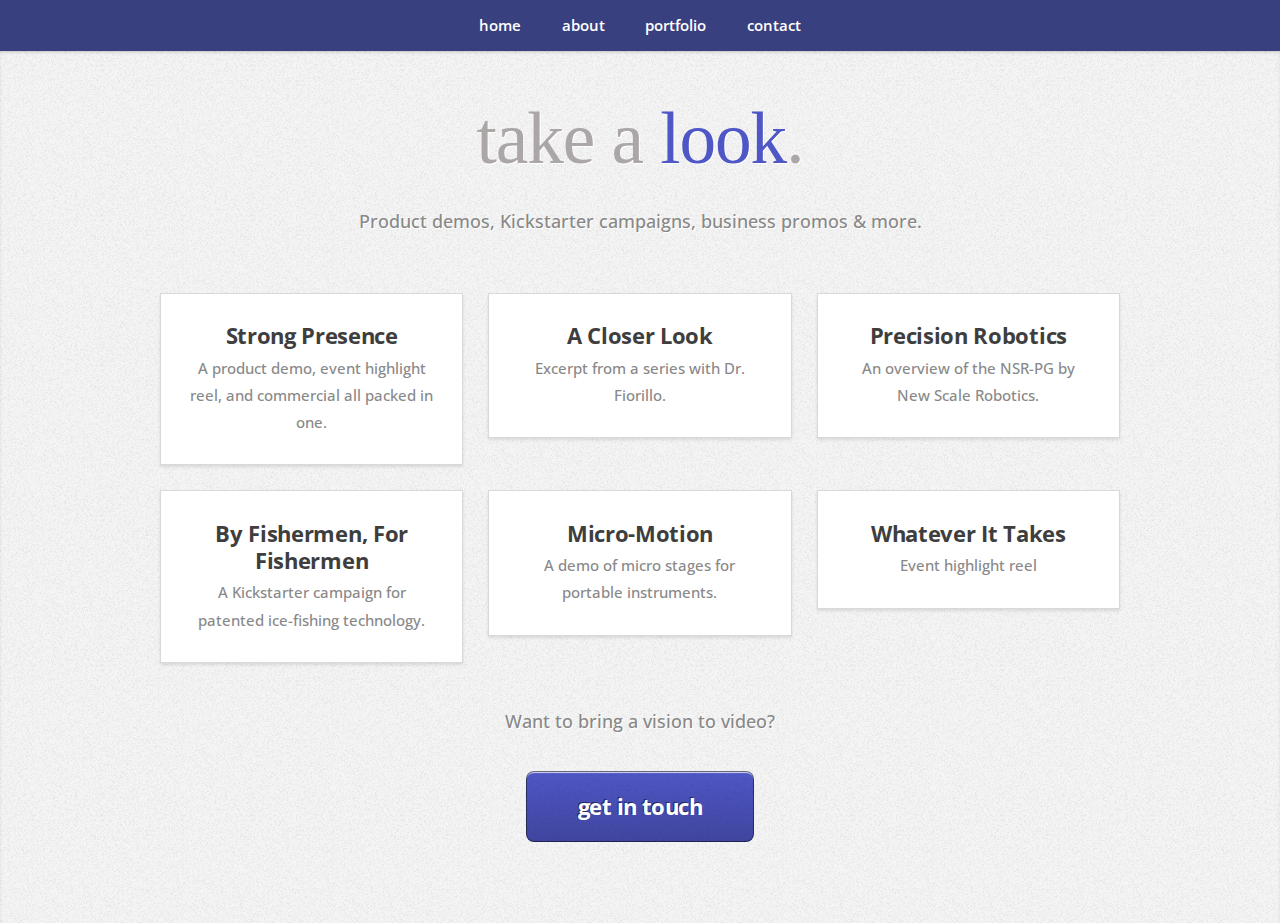
==== portfolio.html @ 7d6f5538 "website final (missing some portfolio links)" ====
<!DOCTYPE HTML>
<!--
	Miniport by HTML5 UP
	html5up.net | @ajlkn
	Free for personal and commercial use under the CCA 3.0 license (html5up.net/license)
-->
<html>
	<head>
		<title>Wondervision</title>
		<link rel="shortcut icon" href="favicon.ico" type="image/x-icon">
		<link rel="icon" href="favicon.ico" type="image/x-icon">
		<meta charset="utf-8" />
		<meta name="viewport" content="width=device-width, initial-scale=1, user-scalable=no" />
		<link rel="stylesheet" href="assets/css/main.css" />
	</head>
	<body class="is-preload">

		<!-- Nav -->
			<nav id="nav">
				<ul class="container">
					<li><a href="index.html">home</a></li> <!-- this used to be #top for the scroll function. same with the ones below !-->
					<li><a href="about.html">about</a></li>
					<li><a href="portfolio.html">portfolio</a></li>
					<li><a href="contact.html">contact</a></li>
				</ul>
			</nav>

<!-- Portfolio -->
			<article id="portfolio" class="wrapper style3">
				<div class="container">
					<header>
						<h2 align="center"; style="font-family: 'roboto'; font-weight: 400; color: #aca7a7; font-size: 500%;"> take a <font color="#4f57c7"> look</font>.</h2>
						<p>Product demos, Kickstarter campaigns, business promos & more.</p>
					</header>
					<div class="row">
						<div class="col-4 col-6-medium col-12-small">
							<article class="box style2">
								<a href="https://www.youtube.com/watch?v=XzefwivzrZQ" target="_blank" class="image featured"><img src="images/capture1.png" alt="" /></a>
								<h3><a href="https://www.youtube.com/watch?v=XzefwivzrZQ" target="_blank">Strong Presence</a></h3>
								<p>A product demo, event highlight reel, and commercial all packed in one.</p>
							</article>
						</div>
						<div class="col-4 col-6-medium col-12-small">
							<article class="box style2">
								<a href="https://www.youtube.com/watch?v=vL6XJL4o6l8" target="_blank" class="image featured"><img src="images/capture2.png" alt="" /></a>
								<h3><a href="https://www.youtube.com/watch?v=vL6XJL4o6l8" target="_blank">A Closer Look</a></h3>
								<p>Excerpt from a series with Dr. Fiorillo.</p>
							</article>
						</div>
						<div class="col-4 col-6-medium col-12-small">
							<article class="box style2">
								<a href="#" target="_blank" class="image featured"><img src="images/capture3.png" alt="" /></a>
								<h3><a href="#" target="_blank">Precision Robotics</a></h3>
								<p>An overview of the NSR-PG by New Scale Robotics.</p>
							</article>
						</div>
						<div class="col-4 col-6-medium col-12-small">
							<article class="box style2">
								<a href="#" target="_blank" class="image featured"><img src="images/capture4.png" alt="" /></a>
								<h3><a href="#" target="_blank">By Fishermen, For Fishermen</a></h3>
								<p>A Kickstarter campaign for patented ice-fishing technology.</p>
							</article>
						</div>
						<div class="col-4 col-6-medium col-12-small">
							<article class="box style2">
								<a href="#" target="_blank" class="image featured"><img src="images/capture5.png" alt="" /></a>
								<h3><a href="#" target="_blank">Micro-Motion</a></h3>
								<p>A demo of micro stages for portable instruments.</p>
							</article>
						</div>
						<div class="col-4 col-6-medium col-12-small">
							<article class="box style2">
								<a href="#" target="_blank" class="image featured"><img src="images/capture6.png" alt="" /></a>
								<h3><a href="#" target="_blank">Whatever It Takes</a></h3>
								<p>Event highlight reel</p>
							</article>
						</div>
					</div>
					<footer>
						<p>Want to bring a vision to video?</p>
						<a href="contact.html" class="button large scrolly">get in touch</a>
					</footer>
				</div>
			</article>


		<!-- Scripts -->
			<script src="assets/js/jquery.min.js"></script>
			<script src="assets/js/jquery.scrolly.min.js"></script>
			<script src="assets/js/browser.min.js"></script>
			<script src="assets/js/breakpoints.min.js"></script>
			<script src="assets/js/util.js"></script>
			<script src="assets/js/main.js"></script>

	</body>
</html>
---- assets/css/main.css ----
@import url("https://fonts.googleapis.com/css?family=Open+Sans:300,300italic,600,600italic,700");
@import url("font-awesome.min.css");

/*
	Miniport by HTML5 UP
	html5up.net | @ajlkn
	Free for personal and commercial use under the CCA 3.0 license (html5up.net/license)
*/

#videobcg {
  position: fixed;

right: 0;
left: 0;
bottom: 0;
min-width: 100%;
min-height: 100%;
z-index: -1;
    -webkit-filter: blur(5px);
    -moz-filter: blur(5);
    -o-filter: blur(5px);
    -ms-filter: blur(5px);
    filter: blur(5px);
}

html, body, div, span, applet, object,
iframe, h1, h2, h3, h4, h5, h6, p, blockquote,
pre, a, abbr, acronym, address, big, cite,
code, del, dfn, em, img, ins, kbd, q, s, samp,
small, strike, strong, sub, sup, tt, var, b,
u, i, center, dl, dt, dd, ol, ul, li, fieldset,
form, label, legend, table, caption, tbody,
tfoot, thead, tr, th, td, article, aside,
canvas, details, embed, figure, figcaption,
footer, header, hgroup, menu, nav, output, ruby,
section, summary, time, mark, audio, video {
	margin: 0;
	padding: 0;
	border: 0;
	font-size: 100%;
	font: inherit;
	vertical-align: baseline;
	}

article, aside, details, figcaption, figure,
footer, header, hgroup, menu, nav, section {
	display: block;}

body {
	line-height: 1;
}

ol, ul {
	list-style: none;
}

blockquote, q {
	quotes: none;
}

	blockquote:before, blockquote:after, q:before, q:after {
		content: '';
		content: none;
	}

table {
	border-collapse: collapse;
	border-spacing: 0;
}

body {
	-webkit-text-size-adjust: none;
}

mark {
	background-color: transparent;
	color: inherit;
}

input::-moz-focus-inner {
	border: 0;
	padding: 0;
}

input, select, textarea {
	-moz-appearance: none;
	-webkit-appearance: none;
	-ms-appearance: none;
	appearance: none;
}

/* Basic */

	html {
		box-sizing: border-box;
	}

	*, *:before, *:after {
		box-sizing: inherit;
	}

	body {
		padding-top: 3.5em;
	}

		body.is-preload *, body.is-preload *:before, body.is-preload *:after {
			-moz-animation: none !important;
			-webkit-animation: none !important;
			-ms-animation: none !important;
			animation: none !important;
			-moz-transition: none !important;
			-webkit-transition: none !important;
			-ms-transition: none !important;
			transition: none !important;
		}

	body, input, textarea, select {
		font-family: 'Open Sans', sans-serif;
		line-height: 1.85em;
		color: #888;
		font-weight: 500;
		font-size: 13pt;
	}

	a {
		-moz-transition: color .2s ease-in-out;
		-webkit-transition: color .2s ease-in-out;
		-ms-transition: color .2s ease-in-out;
		transition: color .2s ease-in-out;
		color: #43B3E0;
		text-decoration: underline;
	}

		a:hover {
			color: #43bff0 !important;
		}

		a img {
			border: 0;
		}

	b, strong {
		font-weight: 600;
		color: #3e3e3e;
	}

	i, em {
		font-style: italic;
	}

	sub {
		position: relative;
		top: 0.5em;
		font-size: 0.8em;
	}

	sup {
		position: relative;
		top: -0.5em;
		font-size: 0.8em;
	}

	blockquote {
		border-left: solid 0.75em #eee;
		padding: 1em 0 1em 1.5em;
		font-style: italic;
	}

	h1, h2, h3, h4, h5, h6 {
		color: #3e3e3e;
		margin: 0 0 0.75em 0;
	}

	h1 a, h2 a, h3 a, h4 a, h5 a, h6 a {
		text-decoration: none;
		color: inherit;
	}

	h2, h3, h4, h5, h6 {
		font-weight: 700;
	}

	h1 {
		font-size: 3.25em;
		letter-spacing: -0.025em;
		font-weight: 300;
	}

		h1 strong {
			font-weight: 700;
		}

	h2 {
		font-size: 2em;
		letter-spacing: -0.015em;
	}

	h3 {
		font-size: 1.5em;
		letter-spacing: -0.015em;
	}

	em, i {
		font-style: italic;
	}

	br.clear {
		clear: both;
	}

	hr {
		border: 0;
		border-top: solid 1px #444;
		border-top-color: rgba(0, 0, 0, 0.35);
		box-shadow: 0px 1px 0px 0px rgba(255, 255, 255, 0.1);
		height: 1px;
		margin: 3em 0;
	}

	p, ul, ol, dl, table {
		margin-bottom: 2em;
	}

	header {
		margin: 0 0 3em 0;
	}

		header > p {
			font-size: 1.25em;
			margin: 0;
		}

	footer {
		margin: 3em 0 0 0;
	}

		footer > p {
			font-size: 1.25em;
		}

/* Container */

	.container {
		margin: 0 auto;
		max-width: calc(100% - 50px);
		width: 1200px;

	}

		.container.medium {
			width: 900px;
		}

		@media screen and (max-width: 1680px) {

			.container {
				width: 1200px;
			}

				.container.medium {
					width: 900px;
				}

		}

		@media screen and (max-width: 1280px) {

			.container {
				width: 960px;
			}

				.container.medium {
					width: 720px;
				}

		}

		@media screen and (max-width: 980px) {

			.container {
				width: 100%;
			}

				.container.medium {
					width: 75%;
				}

		}

		@media screen and (max-width: 736px) {

			.container {
				width: 100%;
				max-width: calc(100% - 30px);
			}

				.container.medium {
					width: 100%;
				}

		}

/* Row */

	.row {
		display: flex;
		flex-wrap: wrap;
		box-sizing: border-box;
		align-items: stretch;
	}

		.row > * {
			box-sizing: border-box;
		}

		.row.gtr-uniform > * > :last-child {
			margin-bottom: 0;
		}

		.row.aln-left {
			justify-content: flex-start;
		}

		.row.aln-center {
			justify-content: center;
		}

		.row.aln-right {
			justify-content: flex-end;
		}

		.row.aln-top {
			align-items: flex-start;
		}

		.row.aln-middle {
			align-items: center;
		}

		.row.aln-bottom {
			align-items: flex-end;
		}

		.row > .imp {
			order: -1;
		}

		.row > .col-1 {
			width: 8.3333333333%;
		}

		.row > .off-1 {
			margin-left: 8.3333333333%;
		}

		.row > .col-2 {
			width: 16.6666666667%;
		}

		.row > .off-2 {
			margin-left: 16.6666666667%;
		}

		.row > .col-3 {
			width: 25%;
		}

		.row > .off-3 {
			margin-left: 25%;
		}

		.row > .col-4 {
			width: 33.3333333333%;
		}

		.row > .off-4 {
			margin-left: 33.3333333333%;
		}

		.row > .col-5 {
			width: 41.6666666667%;
		}

		.row > .off-5 {
			margin-left: 41.6666666667%;
		}

		.row > .col-6 {
			width: 50%;
		}

		.row > .off-6 {
			margin-left: 50%;
		}

		.row > .col-7 {
			width: 58.3333333333%;
		}

		.row > .off-7 {
			margin-left: 58.3333333333%;
		}

		.row > .col-8 {
			width: 66.6666666667%;
		}

		.row > .off-8 {
			margin-left: 66.6666666667%;
		}

		.row > .col-9 {
			width: 75%;
		}

		.row > .off-9 {
			margin-left: 75%;
		}

		.row > .col-10 {
			width: 83.3333333333%;
		}

		.row > .off-10 {
			margin-left: 83.3333333333%;
		}

		.row > .col-11 {
			width: 91.6666666667%;
		}

		.row > .off-11 {
			margin-left: 91.6666666667%;
		}

		.row > .col-12 {
			width: 100%;
		}

		.row > .off-12 {
			margin-left: 100%;
		}

		.row.gtr-0 {
			margin-top: 0px;
			margin-left: 0px;
		}

			.row.gtr-0 > * {
				padding: 0px 0 0 0px;
			}

			.row.gtr-0.gtr-uniform {
				margin-top: 0px;
			}

				.row.gtr-0.gtr-uniform > * {
					padding-top: 0px;
				}

		.row.gtr-25 {
			margin-top: -6.25px;
			margin-left: -6.25px;
		}

			.row.gtr-25 > * {
				padding: 6.25px 0 0 6.25px;
			}

			.row.gtr-25.gtr-uniform {
				margin-top: -6.25px;
			}

				.row.gtr-25.gtr-uniform > * {
					padding-top: 6.25px;
				}

		.row.gtr-50 {
			margin-top: -12.5px;
			margin-left: -12.5px;
		}

			.row.gtr-50 > * {
				padding: 12.5px 0 0 12.5px;
			}

			.row.gtr-50.gtr-uniform {
				margin-top: -12.5px;
			}

				.row.gtr-50.gtr-uniform > * {
					padding-top: 12.5px;
				}

		.row {
			margin-top: -25px;
			margin-left: -25px;
		}

			.row > * {
				padding: 25px 0 0 25px;
			}

			.row.gtr-uniform {
				margin-top: -25px;
			}

				.row.gtr-uniform > * {
					padding-top: 25px;
				}

		.row.gtr-150 {
			margin-top: -37.5px;
			margin-left: -37.5px;
		}

			.row.gtr-150 > * {
				padding: 37.5px 0 0 37.5px;
			}

			.row.gtr-150.gtr-uniform {
				margin-top: -37.5px;
			}

				.row.gtr-150.gtr-uniform > * {
					padding-top: 37.5px;
				}

		.row.gtr-200 {
			margin-top: -50px;
			margin-left: -50px;
		}

			.row.gtr-200 > * {
				padding: 50px 0 0 50px;
			}

			.row.gtr-200.gtr-uniform {
				margin-top: -50px;
			}

				.row.gtr-200.gtr-uniform > * {
					padding-top: 50px;
				}

		@media screen and (max-width: 1680px) {

			.row {
				display: flex;
				flex-wrap: wrap;
				box-sizing: border-box;
				align-items: stretch;
			}

				.row > * {
					box-sizing: border-box;
				}

				.row.gtr-uniform > * > :last-child {
					margin-bottom: 0;
				}

				.row.aln-left {
					justify-content: flex-start;
				}

				.row.aln-center {
					justify-content: center;
				}

				.row.aln-right {
					justify-content: flex-end;
				}

				.row.aln-top {
					align-items: flex-start;
				}

				.row.aln-middle {
					align-items: center;
				}

				.row.aln-bottom {
					align-items: flex-end;
				}

				.row > .imp-xlarge {
					order: -1;
				}

				.row > .col-1-xlarge {
					width: 8.3333333333%;
				}

				.row > .off-1-xlarge {
					margin-left: 8.3333333333%;
				}

				.row > .col-2-xlarge {
					width: 16.6666666667%;
				}

				.row > .off-2-xlarge {
					margin-left: 16.6666666667%;
				}

				.row > .col-3-xlarge {
					width: 25%;
				}

				.row > .off-3-xlarge {
					margin-left: 25%;
				}

				.row > .col-4-xlarge {
					width: 33.3333333333%;
				}

				.row > .off-4-xlarge {
					margin-left: 33.3333333333%;
				}

				.row > .col-5-xlarge {
					width: 41.6666666667%;
				}

				.row > .off-5-xlarge {
					margin-left: 41.6666666667%;
				}

				.row > .col-6-xlarge {
					width: 50%;
				}

				.row > .off-6-xlarge {
					margin-left: 50%;
				}

				.row > .col-7-xlarge {
					width: 58.3333333333%;
				}

				.row > .off-7-xlarge {
					margin-left: 58.3333333333%;
				}

				.row > .col-8-xlarge {
					width: 66.6666666667%;
				}

				.row > .off-8-xlarge {
					margin-left: 66.6666666667%;
				}

				.row > .col-9-xlarge {
					width: 75%;
				}

				.row > .off-9-xlarge {
					margin-left: 75%;
				}

				.row > .col-10-xlarge {
					width: 83.3333333333%;
				}

				.row > .off-10-xlarge {
					margin-left: 83.3333333333%;
				}

				.row > .col-11-xlarge {
					width: 91.6666666667%;
				}

				.row > .off-11-xlarge {
					margin-left: 91.6666666667%;
				}

				.row > .col-12-xlarge {
					width: 100%;
				}

				.row > .off-12-xlarge {
					margin-left: 100%;
				}

				.row.gtr-0 {
					margin-top: 0px;
					margin-left: 0px;
				}

					.row.gtr-0 > * {
						padding: 0px 0 0 0px;
					}

					.row.gtr-0.gtr-uniform {
						margin-top: 0px;
					}

						.row.gtr-0.gtr-uniform > * {
							padding-top: 0px;
						}

				.row.gtr-25 {
					margin-top: -6.25px;
					margin-left: -6.25px;
				}

					.row.gtr-25 > * {
						padding: 6.25px 0 0 6.25px;
					}

					.row.gtr-25.gtr-uniform {
						margin-top: -6.25px;
					}

						.row.gtr-25.gtr-uniform > * {
							padding-top: 6.25px;
						}

				.row.gtr-50 {
					margin-top: -12.5px;
					margin-left: -12.5px;
				}

					.row.gtr-50 > * {
						padding: 12.5px 0 0 12.5px;
					}

					.row.gtr-50.gtr-uniform {
						margin-top: -12.5px;
					}

						.row.gtr-50.gtr-uniform > * {
							padding-top: 12.5px;
						}

				.row {
					margin-top: -25px;
					margin-left: -25px;
				}

					.row > * {
						padding: 25px 0 0 25px;
					}

					.row.gtr-uniform {
						margin-top: -25px;
					}

						.row.gtr-uniform > * {
							padding-top: 25px;
						}

				.row.gtr-150 {
					margin-top: -37.5px;
					margin-left: -37.5px;
				}

					.row.gtr-150 > * {
						padding: 37.5px 0 0 37.5px;
					}

					.row.gtr-150.gtr-uniform {
						margin-top: -37.5px;
					}

						.row.gtr-150.gtr-uniform > * {
							padding-top: 37.5px;
						}

				.row.gtr-200 {
					margin-top: -50px;
					margin-left: -50px;
				}

					.row.gtr-200 > * {
						padding: 50px 0 0 50px;
					}

					.row.gtr-200.gtr-uniform {
						margin-top: -50px;
					}

						.row.gtr-200.gtr-uniform > * {
							padding-top: 50px;
						}

		}

		@media screen and (max-width: 1280px) {

			.row {
				display: flex;
				flex-wrap: wrap;
				box-sizing: border-box;
				align-items: stretch;
			}

				.row > * {
					box-sizing: border-box;
				}

				.row.gtr-uniform > * > :last-child {
					margin-bottom: 0;
				}

				.row.aln-left {
					justify-content: flex-start;
				}

				.row.aln-center {
					justify-content: center;
				}

				.row.aln-right {
					justify-content: flex-end;
				}

				.row.aln-top {
					align-items: flex-start;
				}

				.row.aln-middle {
					align-items: center;
				}

				.row.aln-bottom {
					align-items: flex-end;
				}

				.row > .imp-large {
					order: -1;
				}

				.row > .col-1-large {
					width: 8.3333333333%;
				}

				.row > .off-1-large {
					margin-left: 8.3333333333%;
				}

				.row > .col-2-large {
					width: 16.6666666667%;
				}

				.row > .off-2-large {
					margin-left: 16.6666666667%;
				}

				.row > .col-3-large {
					width: 25%;
				}

				.row > .off-3-large {
					margin-left: 25%;
				}

				.row > .col-4-large {
					width: 33.3333333333%;
				}

				.row > .off-4-large {
					margin-left: 33.3333333333%;
				}

				.row > .col-5-large {
					width: 41.6666666667%;
				}

				.row > .off-5-large {
					margin-left: 41.6666666667%;
				}

				.row > .col-6-large {
					width: 50%;
				}

				.row > .off-6-large {
					margin-left: 50%;
				}

				.row > .col-7-large {
					width: 58.3333333333%;
				}

				.row > .off-7-large {
					margin-left: 58.3333333333%;
				}

				.row > .col-8-large {
					width: 66.6666666667%;
				}

				.row > .off-8-large {
					margin-left: 66.6666666667%;
				}

				.row > .col-9-large {
					width: 75%;
				}

				.row > .off-9-large {
					margin-left: 75%;
				}

				.row > .col-10-large {
					width: 83.3333333333%;
				}

				.row > .off-10-large {
					margin-left: 83.3333333333%;
				}

				.row > .col-11-large {
					width: 91.6666666667%;
				}

				.row > .off-11-large {
					margin-left: 91.6666666667%;
				}

				.row > .col-12-large {
					width: 100%;
				}

				.row > .off-12-large {
					margin-left: 100%;
				}

				.row.gtr-0 {
					margin-top: 0px;
					margin-left: 0px;
				}

					.row.gtr-0 > * {
						padding: 0px 0 0 0px;
					}

					.row.gtr-0.gtr-uniform {
						margin-top: 0px;
					}

						.row.gtr-0.gtr-uniform > * {
							padding-top: 0px;
						}

				.row.gtr-25 {
					margin-top: -6.25px;
					margin-left: -6.25px;
				}

					.row.gtr-25 > * {
						padding: 6.25px 0 0 6.25px;
					}

					.row.gtr-25.gtr-uniform {
						margin-top: -6.25px;
					}

						.row.gtr-25.gtr-uniform > * {
							padding-top: 6.25px;
						}

				.row.gtr-50 {
					margin-top: -12.5px;
					margin-left: -12.5px;
				}

					.row.gtr-50 > * {
						padding: 12.5px 0 0 12.5px;
					}

					.row.gtr-50.gtr-uniform {
						margin-top: -12.5px;
					}

						.row.gtr-50.gtr-uniform > * {
							padding-top: 12.5px;
						}

				.row {
					margin-top: -25px;
					margin-left: -25px;
				}

					.row > * {
						padding: 25px 0 0 25px;
					}

					.row.gtr-uniform {
						margin-top: -25px;
					}

						.row.gtr-uniform > * {
							padding-top: 25px;
						}

				.row.gtr-150 {
					margin-top: -37.5px;
					margin-left: -37.5px;
				}

					.row.gtr-150 > * {
						padding: 37.5px 0 0 37.5px;
					}

					.row.gtr-150.gtr-uniform {
						margin-top: -37.5px;
					}

						.row.gtr-150.gtr-uniform > * {
							padding-top: 37.5px;
						}

				.row.gtr-200 {
					margin-top: -50px;
					margin-left: -50px;
				}

					.row.gtr-200 > * {
						padding: 50px 0 0 50px;
					}

					.row.gtr-200.gtr-uniform {
						margin-top: -50px;
					}

						.row.gtr-200.gtr-uniform > * {
							padding-top: 50px;
						}

		}

		@media screen and (max-width: 980px) {

			.row {
				display: flex;
				flex-wrap: wrap;
				box-sizing: border-box;
				align-items: stretch;
			}

				.row > * {
					box-sizing: border-box;
				}

				.row.gtr-uniform > * > :last-child {
					margin-bottom: 0;
				}

				.row.aln-left {
					justify-content: flex-start;
				}

				.row.aln-center {
					justify-content: center;
				}

				.row.aln-right {
					justify-content: flex-end;
				}

				.row.aln-top {
					align-items: flex-start;
				}

				.row.aln-middle {
					align-items: center;
				}

				.row.aln-bottom {
					align-items: flex-end;
				}

				.row > .imp-medium {
					order: -1;
				}

				.row > .col-1-medium {
					width: 8.3333333333%;
				}

				.row > .off-1-medium {
					margin-left: 8.3333333333%;
				}

				.row > .col-2-medium {
					width: 16.6666666667%;
				}

				.row > .off-2-medium {
					margin-left: 16.6666666667%;
				}

				.row > .col-3-medium {
					width: 25%;
				}

				.row > .off-3-medium {
					margin-left: 25%;
				}

				.row > .col-4-medium {
					width: 33.3333333333%;
				}

				.row > .off-4-medium {
					margin-left: 33.3333333333%;
				}

				.row > .col-5-medium {
					width: 41.6666666667%;
				}

				.row > .off-5-medium {
					margin-left: 41.6666666667%;
				}

				.row > .col-6-medium {
					width: 50%;
				}

				.row > .off-6-medium {
					margin-left: 50%;
				}

				.row > .col-7-medium {
					width: 58.3333333333%;
				}

				.row > .off-7-medium {
					margin-left: 58.3333333333%;
				}

				.row > .col-8-medium {
					width: 66.6666666667%;
				}

				.row > .off-8-medium {
					margin-left: 66.6666666667%;
				}

				.row > .col-9-medium {
					width: 75%;
				}

				.row > .off-9-medium {
					margin-left: 75%;
				}

				.row > .col-10-medium {
					width: 83.3333333333%;
				}

				.row > .off-10-medium {
					margin-left: 83.3333333333%;
				}

				.row > .col-11-medium {
					width: 91.6666666667%;
				}

				.row > .off-11-medium {
					margin-left: 91.6666666667%;
				}

				.row > .col-12-medium {
					width: 100%;
				}

				.row > .off-12-medium {
					margin-left: 100%;
				}

				.row.gtr-0 {
					margin-top: 0px;
					margin-left: 0px;
				}

					.row.gtr-0 > * {
						padding: 0px 0 0 0px;
					}

					.row.gtr-0.gtr-uniform {
						margin-top: 0px;
					}

						.row.gtr-0.gtr-uniform > * {
							padding-top: 0px;
						}

				.row.gtr-25 {
					margin-top: -6.25px;
					margin-left: -6.25px;
				}

					.row.gtr-25 > * {
						padding: 6.25px 0 0 6.25px;
					}

					.row.gtr-25.gtr-uniform {
						margin-top: -6.25px;
					}

						.row.gtr-25.gtr-uniform > * {
							padding-top: 6.25px;
						}

				.row.gtr-50 {
					margin-top: -12.5px;
					margin-left: -12.5px;
				}

					.row.gtr-50 > * {
						padding: 12.5px 0 0 12.5px;
					}

					.row.gtr-50.gtr-uniform {
						margin-top: -12.5px;
					}

						.row.gtr-50.gtr-uniform > * {
							padding-top: 12.5px;
						}

				.row {
					margin-top: -25px;
					margin-left: -25px;
				}

					.row > * {
						padding: 25px 0 0 25px;
					}

					.row.gtr-uniform {
						margin-top: -25px;
					}

						.row.gtr-uniform > * {
							padding-top: 25px;
						}

				.row.gtr-150 {
					margin-top: -37.5px;
					margin-left: -37.5px;
				}

					.row.gtr-150 > * {
						padding: 37.5px 0 0 37.5px;
					}

					.row.gtr-150.gtr-uniform {
						margin-top: -37.5px;
					}

						.row.gtr-150.gtr-uniform > * {
							padding-top: 37.5px;
						}

				.row.gtr-200 {
					margin-top: -50px;
					margin-left: -50px;
				}

					.row.gtr-200 > * {
						padding: 50px 0 0 50px;
					}

					.row.gtr-200.gtr-uniform {
						margin-top: -50px;
					}

						.row.gtr-200.gtr-uniform > * {
							padding-top: 50px;
						}

		}

		@media screen and (max-width: 736px) {

			.row {
				display: flex;
				flex-wrap: wrap;
				box-sizing: border-box;
				align-items: stretch;
			}

				.row > * {
					box-sizing: border-box;
				}

				.row.gtr-uniform > * > :last-child {
					margin-bottom: 0;
				}

				.row.aln-left {
					justify-content: flex-start;
				}

				.row.aln-center {
					justify-content: center;
				}

				.row.aln-right {
					justify-content: flex-end;
				}

				.row.aln-top {
					align-items: flex-start;
				}

				.row.aln-middle {
					align-items: center;
				}

				.row.aln-bottom {
					align-items: flex-end;
				}

				.row > .imp-small {
					order: -1;
				}

				.row > .col-1-small {
					width: 8.3333333333%;
				}

				.row > .off-1-small {
					margin-left: 8.3333333333%;
				}

				.row > .col-2-small {
					width: 16.6666666667%;
				}

				.row > .off-2-small {
					margin-left: 16.6666666667%;
				}

				.row > .col-3-small {
					width: 25%;
				}

				.row > .off-3-small {
					margin-left: 25%;
				}

				.row > .col-4-small {
					width: 33.3333333333%;
				}

				.row > .off-4-small {
					margin-left: 33.3333333333%;
				}

				.row > .col-5-small {
					width: 41.6666666667%;
				}

				.row > .off-5-small {
					margin-left: 41.6666666667%;
				}

				.row > .col-6-small {
					width: 50%;
				}

				.row > .off-6-small {
					margin-left: 50%;
				}

				.row > .col-7-small {
					width: 58.3333333333%;
				}

				.row > .off-7-small {
					margin-left: 58.3333333333%;
				}

				.row > .col-8-small {
					width: 66.6666666667%;
				}

				.row > .off-8-small {
					margin-left: 66.6666666667%;
				}

				.row > .col-9-small {
					width: 75%;
				}

				.row > .off-9-small {
					margin-left: 75%;
				}

				.row > .col-10-small {
					width: 83.3333333333%;
				}

				.row > .off-10-small {
					margin-left: 83.3333333333%;
				}

				.row > .col-11-small {
					width: 91.6666666667%;
				}

				.row > .off-11-small {
					margin-left: 91.6666666667%;
				}

				.row > .col-12-small {
					width: 100%;
				}

				.row > .off-12-small {
					margin-left: 100%;
				}

				.row.gtr-0 {
					margin-top: 0px;
					margin-left: 0px;
				}

					.row.gtr-0 > * {
						padding: 0px 0 0 0px;
					}

					.row.gtr-0.gtr-uniform {
						margin-top: 0px;
					}

						.row.gtr-0.gtr-uniform > * {
							padding-top: 0px;
						}

				.row.gtr-25 {
					margin-top: -3.75px;
					margin-left: -3.75px;
				}

					.row.gtr-25 > * {
						padding: 3.75px 0 0 3.75px;
					}

					.row.gtr-25.gtr-uniform {
						margin-top: -3.75px;
					}

						.row.gtr-25.gtr-uniform > * {
							padding-top: 3.75px;
						}

				.row.gtr-50 {
					margin-top: -7.5px;
					margin-left: -7.5px;
				}

					.row.gtr-50 > * {
						padding: 7.5px 0 0 7.5px;
					}

					.row.gtr-50.gtr-uniform {
						margin-top: -7.5px;
					}

						.row.gtr-50.gtr-uniform > * {
							padding-top: 7.5px;
						}

				.row {
					margin-top: -15px;
					margin-left: -15px;
				}

					.row > * {
						padding: 15px 0 0 15px;
					}

					.row.gtr-uniform {
						margin-top: -15px;
					}

						.row.gtr-uniform > * {
							padding-top: 15px;
						}

				.row.gtr-150 {
					margin-top: -22.5px;
					margin-left: -22.5px;
				}

					.row.gtr-150 > * {
						padding: 22.5px 0 0 22.5px;
					}

					.row.gtr-150.gtr-uniform {
						margin-top: -22.5px;
					}

						.row.gtr-150.gtr-uniform > * {
							padding-top: 22.5px;
						}

				.row.gtr-200 {
					margin-top: -30px;
					margin-left: -30px;
				}

					.row.gtr-200 > * {
						padding: 30px 0 0 30px;
					}

					.row.gtr-200.gtr-uniform {
						margin-top: -30px;
					}

						.row.gtr-200.gtr-uniform > * {
							padding-top: 30px;
						}

		}

/* Form */

	form label {
		color: #3e3e3e;
		font-weight: 700;
		display: block;
		margin: 0 0 0.5em 0;
	}

	form input[type=text],
	form input[type=email],
	form input[type=password],
	form select,
	form textarea {
		-moz-transition: background .2s ease-in-out, box-shadow .2s ease-in-out;
		-webkit-transition: background .2s ease-in-out, box-shadow .2s ease-in-out;
		-ms-transition: background .2s ease-in-out, box-shadow .2s ease-in-out;
		transition: background .2s ease-in-out, box-shadow .2s ease-in-out;
		-webkit-appearance: none;
		display: block;
		border: 0;
		padding: 0.75em;
		font-size: 1em;
		border-radius: 8px;
		border: solid 1px #ddd;
		background: #fff;
		color: #bbb;
		box-shadow: inset 0px 2px 3px 1px rgba(0, 0, 0, 0.05), 0px 1px 0px 0px rgba(255, 255, 255, 0.025);
		width: 100%;
	}

		form input[type=text]:focus,
		form input[type=email]:focus,
		form input[type=password]:focus,
		form select:focus,
		form textarea:focus {
			background: #fafafa;
			box-shadow: inset 0px 2px 5px 0px rgba(0, 0, 0, 0.05), 0px 1px 0px 0px rgba(255, 255, 255, 0.025), inset 0px 0px 2px 1px #43bff0;
		}

	form textarea {
		height: 15em;
	}

	form .actions:last-child {
		margin-bottom: 0;
	}

	form ::-webkit-input-placeholder {
		color: #555 !important;
	}

	form :-moz-placeholder {
		color: #555 !important;
	}

	form ::-moz-placeholder {
		color: #555 !important;
	}

	form :-ms-input-placeholder {
		color: #555 !important;
	}

	form ::-moz-focus-inner {
		border: 0;
	}

/* Tables */

	table {
		width: 100%;
	}

		table.default {
			width: 100%;
		}

			table.default tr {
				border-top: solid 1px #eee;
			}

				table.default tr:first-child {
					border-top: 0;
				}

			table.default td {
				padding: 0.5em 1em 0.5em 1em;
			}

			table.default th {
				text-align: left;
				padding: 0.5em 1em 0.5em 1em;
				font-weight: 600;
				margin: 0 0 1em 0;
			}

			table.default thead {
				background: #4f4f4f;
				color: #fff;
			}

/* Section/Article */

	section, article {
		margin-bottom: 3em;
	}

	section > :last-child,
	article > :last-child,
	section:last-child,
	article:last-child {
		margin-bottom: 0;
	}

/* Image */

	.image {
		display: inline-block;
		position: relative;
    opacity: 1;
	}

		.image img {
			display: block;
			width: 100%;
		}

		.image.fit {
			display: block;
			width: 100%;
		}

		.image.featured {
			display: block;
			width: 100%;
			margin: 0 0 2em 0;
		}

		.image.left {
			float: left;
			margin: 0 2em 2em 0;
		}

		.image.centered {
			display: block;
			margin: 0 0 2em 0;
		}

			.image.centered img {
				margin: 0 auto;
				width: auto;
			}

      .image:hover {
        transition: .2s ease;
    		opacity: 0.6;
    	}


/* Button */

	input[type="button"],
	input[type="submit"],
	input[type="reset"],
	button,
	.button {
		background-image: url("images/bg.png"), -moz-linear-gradient(top, rgba(0, 0, 0, 0), rgba(0, 0, 0, 0.2));
		background-image: url("images/bg.png"), -webkit-linear-gradient(top, rgba(0, 0, 0, 0), rgba(0, 0, 0, 0.2));
		background-image: url("images/bg.png"), -ms-linear-gradient(top, rgba(0, 0, 0, 0), rgba(0, 0, 0, 0.2));
		background-image: url("images/bg.png"), linear-gradient(top, rgba(0, 0, 0, 0), rgba(0, 0, 0, 0.2));
		-moz-transition: background-color .2s ease-in-out;
		-webkit-transition: background-color .2s ease-in-out;
		-ms-transition: background-color .2s ease-in-out;
		transition: background-color .2s ease-in-out;
		-webkit-appearance: none;
		position: relative;
		display: inline-block;
		color: #fff !important;
		text-decoration: none;
		font-weight: 700;
		border: 0;
		outline: 0;
		cursor: pointer;
		border-radius: 8px;
		text-shadow: -1px -1px 0.5px rgba(0, 0, 0, 0.5);
		overflow: hidden;
		box-shadow: inset 0px 0px 0px 1px rgba(0, 0, 0, 0.5), inset 0px 2px 1px 0px rgba(255, 255, 255, 0.75);
		background-color: #4f57c7;
		padding: 1em 2.35em 1em 2.35em;
		font-size: 1.1em;
		max-width: 24em;
	}

		input[type="button"]:hover,
		input[type="submit"]:hover,
		input[type="reset"]:hover,
		button:hover,
		.button:hover {
			background-color: #a0a6ff;
			color: #fff !important;
		}

		input[type="button"]:active,
		input[type="submit"]:active,
		input[type="reset"]:active,
		button:active,
		.button:active {
			background-color: #4f57c7;
			top: 1px;
		}

		input[type="button"].large,
		input[type="submit"].large,
		input[type="reset"].large,
		button.large,
		.button.large {
			font-size: 1.5em;
			letter-spacing: -0.025em;
		}

		input[type="button"].alt,
		input[type="submit"].alt,
		input[type="reset"].alt,
		button.alt,
		.button.alt {
			background-color: #444;
			box-shadow: inset 0px 0px 0px 1px #242424, inset 0px 2px 1px 0px rgba(255, 255, 255, 0.2);
		}

			input[type="button"].alt:hover,
			input[type="submit"].alt:hover,
			input[type="reset"].alt:hover,
			button.alt:hover,
			.button.alt:hover {
				background-color: #4f57c7;
				color: #fff !important;
			}

			input[type="button"].alt:active,
			input[type="submit"].alt:active,
			input[type="reset"].alt:active,
			button.alt:active,
			.button.alt:active {
				background-color: #4f57c7;
			}

/* List */

	ul {
		list-style: disc;
		padding-left: 1em;
	}

		ul li {
			padding-left: 0.5em;
		}

	ol {
		list-style: decimal;
		padding-left: 1.25em;
	}

		ol li {
			padding-left: 0.25em;
		}

/* Social */

	ul.social {
		cursor: default;
		margin: 0;
		list-style: none;
		padding-left: 0;
	}

		ul.social li {
			position: relative;
			display: inline-block;
			margin: 0.25em;
			top: 0;
			padding-left: 0;
		}

			ul.social li a {
				-moz-transition: top .2s ease-in-out;
				-webkit-transition: top .2s ease-in-out;
				-ms-transition: top .2s ease-in-out;
				transition: top .2s ease-in-out;
				display: block;
				width: 48px;
				height: 48px;
				border-radius: 6px;
				top: 0;
				position: relative;
			}

				ul.social li a:before {
					background-image: url("images/bg.png"), -moz-linear-gradient(top, rgba(0, 0, 0, 0), rgba(0, 0, 0, 0.2));
					background-image: url("images/bg.png"), -webkit-linear-gradient(top, rgba(0, 0, 0, 0), rgba(0, 0, 0, 0.2));
					background-image: url("images/bg.png"), -ms-linear-gradient(top, rgba(0, 0, 0, 0), rgba(0, 0, 0, 0.2));
					background-image: url("images/bg.png"), linear-gradient(top, rgba(0, 0, 0, 0), rgba(0, 0, 0, 0.2));
					-moz-transition: background-color .2s ease-in-out;
					-webkit-transition: background-color .2s ease-in-out;
					-ms-transition: background-color .2s ease-in-out;
					transition: background-color .2s ease-in-out;
					background-color: #444;
					border-radius: 6px;
					box-shadow: inset 0px 0px 0px 1px #282828, inset 0px 2px 1px 0px rgba(255, 255, 255, 0.1);
					color: #2E2E2E !important;
					display: block;
					font-size: 26px;
					height: 48px;
					line-height: 48px;
					text-align: center;
					outline: 0;
					overflow: hidden;
					text-shadow: 1px 1px 0px rgba(255, 255, 255, 0.1);
					width: 48px;
				}

				ul.social li a.fa-twitter {
					background-color: #2DAAE4;
				}

				ul.social li a.fa-facebook {
					background-color: #3C5A98;
				}

				ul.social li a.fa-dribbble {
					background-color: #C4376B;
				}

				ul.social li a.fa-linkedin {
					background-color: #006599;
				}

				ul.social li a.fa-tumblr {
					background-color: #51718A;
				}

				ul.social li a.fa-google-plus {
					background-color: #DA2713;
				}

				ul.social li a.fa-github {
					background-color: #FAFAFA;
				}

				ul.social li a.fa-rss {
					background-color: #F2600B;
				}

				ul.social li a.fa-instagram {
					background-color: #E0D7C8;
				}

				ul.social li a.fa-foursquare {
					background-color: #39A3D4;
				}

				ul.social li a.fa-skype {
					background-color: #10BEF1;
				}

				ul.social li a.fa-soundcloud {
					background-color: #FE5419;
				}

				ul.social li a.fa-youtube {
					background-color: #BF2E25;
				}

				ul.social li a.fa-blogger {
					background-color: #FF6501;
				}

				ul.social li a.fa-flickr {
					background-color: #0062DB;
				}

				ul.social li a.fa-vimeo {
					background-color: #4C8AB0;
				}

				ul.social li a:hover {
					top: -5px;
				}

					ul.social li a:hover:before {
						background-color: transparent;
					}

/* Actions */

	ul.actions {
		list-style: none;
		padding-left: 0;
	}

		ul.actions li {
			display: inline-block;
			margin: 0 0 0 1em;
			padding-left: 0;
		}

			ul.actions li:first-child {
				margin-left: 0;
			}

/* Box */

	.box {
		background: #fff;
		box-shadow: inset 0px 0px 0px 1px rgba(0, 0, 0, 0.15), 0px 2px 3px 0px rgba(0, 0, 0, 0.1);
		text-align: center;
		padding: 2em;
	}

		.box.style1 {
			padding: 3em 2em 3.5em 2em;
		}

			.box.style1 h3 {
				margin-bottom: 0.5em;
			}

		.box.style2 h3 {
			margin-bottom: 0.25em;
		}

		.box.style2 .image {
			position: relative;
			left: 2em;
			top: 2em;
			margin: -4em 0 4em -4em;
			width: auto;
		}

/* Icons */

	.icon {
		text-decoration: none;
	}

		.icon:before {
			display: inline-block;
			font-family: FontAwesome;
			font-size: 1.25em;
			text-decoration: none;
			font-style: normal;
			font-weight: normal;
			line-height: 1;
			-webkit-font-smoothing: antialiased;
			-moz-osx-font-smoothing: grayscale;
		}

		.icon > .label {
			display: none;
		}

		.icon.featured {
			color: #EA8A95;
			display: block;
			margin: 0 0 1.5em 0;
			cursor: default;
		}

			.icon.featured:before {
				font-size: 6em;
			}

/* Wrappers */

	.wrapper {
		background-image: url("images/bg.png");
		box-shadow: inset 0px 1px 0px 0px rgba(0, 0, 0, 0.05), inset 0px 2px 3px 0px rgba(0, 0, 0, 0.1);
		padding: 8em 0 8em 0;
		text-align: center;
	}

		.wrapper.style1 {
			background-image: none;

		}

		.wrapper.style2 {
			background-color: #fafafa;
			text-shadow: 1px 1px 0px #fff;
		}

		.wrapper.style3 {
			background-color: #f4f4f4;
			text-shadow: 1px 1px 0px #fff;
		}

		.wrapper.style4 {
			background-color: #303030;
			color: #999;
			text-shadow: -1px -1px 0px #181818;
		}

			.wrapper.style4 h1, .wrapper.style4 h2, .wrapper.style4 h3, .wrapper.style4 h4, .wrapper.style4 h5, .wrapper.style4 h6 {
				color: #fff;
			}

			.wrapper.style4 form input[type=text],
			.wrapper.style4 form input[type=password],
			.wrapper.style4 form select,
			.wrapper.style4 form textarea {
				border: none;
				background: #282828;
			}

				.wrapper.style4 form input[type=text]:focus,
				.wrapper.style4 form input[type=password]:focus,
				.wrapper.style4 form select:focus,
				.wrapper.style4 form textarea:focus {
					background: #252525;
				}

/* Nav */

	#nav {
		background-color: #39407f;
		text-align: center;
		position: fixed;
		left: 0;
		top: 0;
		width: 100%;
		z-index: 10000;
		cursor: default;
		height: 3.5em;
		line-height: 3.5em;
	}

		#nav ul {
			margin-bottom: 0;
			list-style: none;
			padding-left: 0;
		}

		#nav li {
			display: inline-block;
			padding-left: 0;
		}

		#nav a {
			-moz-transition: background-color .2s ease-in-out;
			-webkit-transition: background-color .2s ease-in-out;
			-ms-transition: background-color .2s ease-in-out;
			transition: background-color .2s ease-in-out;
			position: relative;
			display: block;
			color: #fff;
			text-decoration: none;
			outline: 0;
			font-weight: 600;
			border-radius: 8px;
			color: #fff;
			height: 2.5em;
			line-height: 2.5em;
			padding: 0 1.25em;
		}

			#nav a:hover {
				color: #fff !important;
				background: #4d578c;
			}

			#nav a.active {
				background: #484848;
			}

				#nav a.active:before {
					content: '';
					display: block;
					position: absolute;
					bottom: -0.6em;
					left: 50%;
					margin-left: -0.75em;
					border-left: solid 0.75em transparent;
					border-right: solid 0.75em transparent;
					border-top: solid 0.6em #282828;
				}

/* Articles */

	body > article {
		margin-bottom: 0;

	}

	#top {
		padding: 4em 0 10em 0;

	}

		#top .image {
			border-radius: 100%;
			width: 20em;
			height: 20em;
			margin: 0;
		}

			#top .image img {
				border-radius: 100%;
			}

		#top h1 {
			margin-top: 0.35em;
		}

		#top p {
			font-size: 1.5em;
			line-height: 1.75em;
      display: inline-block;
		}

			#top p a {
				color: inherit;
			}

	#contact footer {
		font-size: 0.9em;
	}

/* Copyright */

	#copyright {
		color: #666;
		font-size: 1em;
		line-height: 1em;
		list-style: none;
		padding-left: 0;
		margin-bottom: 0;
	}

		#copyright li {
			display: inline-block;
			border-left: solid 1px rgba(0, 0, 0, 0.5);
			box-shadow: -1px 0px 0px 0px rgba(255, 255, 255, 0.1);
			padding: 0 0 0 1em;
			margin: 0 0 0 1em;
		}

			#copyright li:first-child {
				border: 0;
				box-shadow: none;
				padding-left: 0;
				margin-left: 0;
			}

		#copyright a {
			-moz-transition: color .2s ease-in-out;
			-webkit-transition: color .2s ease-in-out;
			-ms-transition: color .2s ease-in-out;
			transition: color .2s ease-in-out;
			color: inherit;
		}

			#copyright a:hover {
				color: #777;
			}

/* Large */

	@media screen and (max-width: 1280px) {

		/* Basic */

			body {
				font-size: 11pt;
			}

			input, textarea, select {
				font-size: 11pt;
			}

			header {
				margin: 0 0 4em 0;
			}

		/* Wrappers */

			.wrapper {
				padding: 5em 0 5em 0;
				text-align: center;
			}

				.wrapper.style4 .row-special {
					margin: 2em 0 0 0;
					padding: 2em 0 2em 0;
				}

		/* Articles */

			#top {
				padding: 8em 0;
			}

				#top .image {
					width: 24em;
					height: 24em;
					margin: 0;
				}

	}

/* Medium */

	@media screen and (max-width: 980px) {

		/* Articles */

			#top {
				text-align: center;
				padding: 5em 0;
			}

				#top .image {
					margin: 0 auto 2em auto;
				}

	}

/* Small */

	@media screen and (max-width: 736px) {

		/* Basic */

			body {
				padding-top: 44px;
			}

			body, input, textarea, select {
				line-height: 1.75em;
				font-size: 10pt;
				letter-spacing: 0;
			}

			h1, h2, h3, h4, h5, h6 {
				font-size: 1.25em;
				margin: 0 0 0.4em 0;
			}

			h1 {
				font-size: 2.25em;
				line-height: 1.25em;
			}

			header {
				margin: 0 0 2em 0;
			}

				header > p {
					font-size: 1.25em;

				}

			footer {
				margin: 2.5em 0 0 0;
			}

				footer > p {
					font-size: 1.25em;
				}

			hr {
				margin: 1.5em 0 2em 0;
			}

		/* Section/Article */

			section, article {
				clear: both;
			}

		/* Button */

			input[type="button"],
			input[type="submit"],
			input[type="reset"],
			button,
			.button {
				text-align: center;
				font-size: 1.2em;
				width: 100%;
				padding: 1em 0 1em 0;
			}

				input[type="button"].large,
				input[type="submit"].large,
				input[type="reset"].large,
				button.large,
				.button.large {
					font-size: 1.2em;
					letter-spacing: 0;
				}

		/* Social */

			ul.social {
				padding: 1em 0.5em 0 0.5em;
			}

				ul.social li {
					margin: 0.5em 0.5em 0.5em 0.5em;
				}

					ul.social li a {
						top: 0 !important;
					}

						ul.social li a:before {
							background-color: transparent !important;
						}

		/* Actions */

			ul.actions {
				margin: 0;
			}

				ul.actions li {
					display: block;
					margin: 15px 0 0 0;
				}

					ul.actions li:first-child {
						margin-top: 0;
					}

		/* Box */

			.box {
				padding: 30px 20px 30px 20px;
				margin: 0 0 20px 0 !important;
			}

				.box h3 {
					margin-bottom: 0.25em;
				}

				.box .image.centered {
					margin-bottom: 1em;
				}

				.box .image.featured {
					position: relative;
					left: 20px;
					top: 20px;
					margin: -50px 0 50px -40px;
					width: auto;
				}

				.box.style1 {
					max-width: 32em;
					margin-left: auto !important;
					margin-right: auto !important;
				}

				.box.style2 {
					max-width: 32em;
					margin-left: auto !important;
					margin-right: auto !important;
				}

		/* Wrappers */

			.wrapper {
				padding: 3em 0;
				text-align: center;
			}

		/* Nav */

			#nav {
				height: 44px;
				line-height: 44px;
			}

				#nav a {
					padding: 0 0.75em;
					height: inherit;
					line-height: inherit;
					border-radius: 0;
				}

					#nav a:hover {
						background-color: transparent;
					}

		/* Articles */

			#top {
				padding: 3em 0;
			}

				#top .image {
					width: 15em;
					height: 15em;
					margin-bottom: 0;
				}

				#top p {
					font-size: 1em;
				}

			#contact footer {
				margin: 0;
			}

		/* Copyright */

			#copyright {
				font-size: 1em;
				margin: 0;
			}

				#copyright li {
					display: block;
					margin: 1em 0 0 0;
					padding: 0;
					box-shadow: none;
					border-left: 0;
				}

					#copyright li:first-child {
						margin-top: 0;
					}

	}
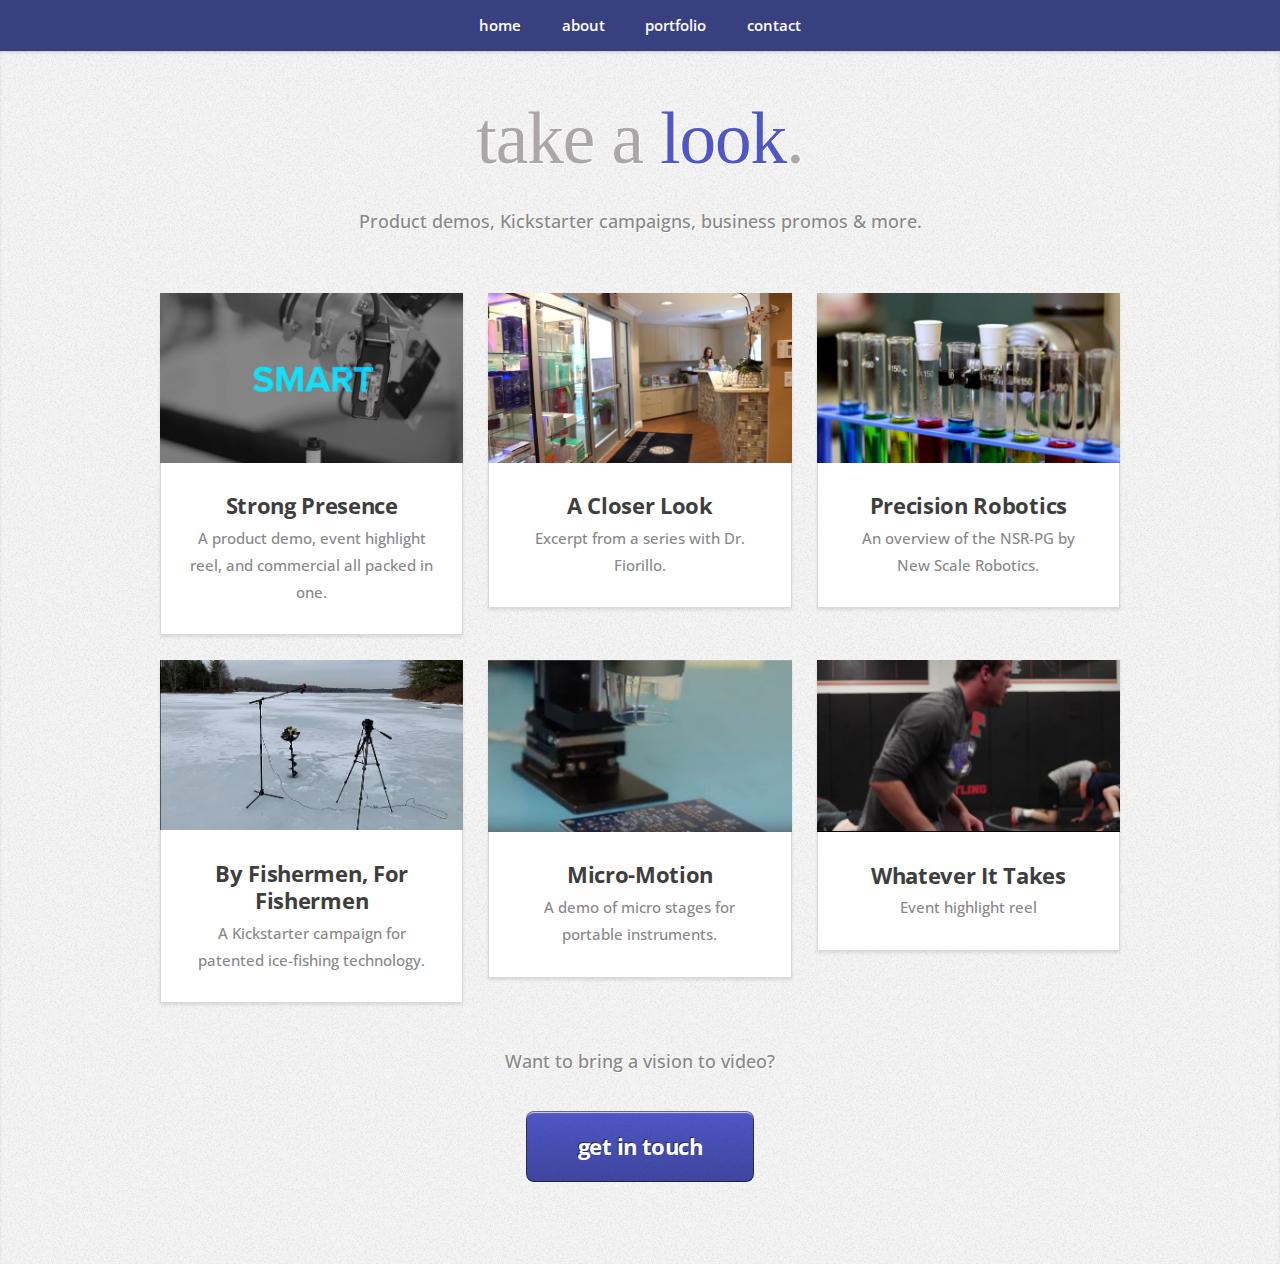
==== commit 6dcd9411: "fixed portfolio.html not loading images" ====
--- a/portfolio.html
+++ b/portfolio.html
@@ -35,42 +35,42 @@
 					<div class="row">
 						<div class="col-4 col-6-medium col-12-small">
 							<article class="box style2">
-								<a href="https://www.youtube.com/watch?v=XzefwivzrZQ" target="_blank" class="image featured"><img src="images/capture1.png" alt="" /></a>
+								<a href="https://www.youtube.com/watch?v=XzefwivzrZQ" target="_blank" class="image featured"><img src="images/Capture1.PNG" alt="" /></a>
 								<h3><a href="https://www.youtube.com/watch?v=XzefwivzrZQ" target="_blank">Strong Presence</a></h3>
 								<p>A product demo, event highlight reel, and commercial all packed in one.</p>
 							</article>
 						</div>
 						<div class="col-4 col-6-medium col-12-small">
 							<article class="box style2">
-								<a href="https://www.youtube.com/watch?v=vL6XJL4o6l8" target="_blank" class="image featured"><img src="images/capture2.png" alt="" /></a>
+								<a href="https://www.youtube.com/watch?v=vL6XJL4o6l8" target="_blank" class="image featured"><img src="images/Capture2.PNG" alt="" /></a>
 								<h3><a href="https://www.youtube.com/watch?v=vL6XJL4o6l8" target="_blank">A Closer Look</a></h3>
 								<p>Excerpt from a series with Dr. Fiorillo.</p>
 							</article>
 						</div>
 						<div class="col-4 col-6-medium col-12-small">
 							<article class="box style2">
-								<a href="#" target="_blank" class="image featured"><img src="images/capture3.png" alt="" /></a>
+								<a href="#" target="_blank" class="image featured"><img src="images/Capture3.PNG" alt="" /></a>
 								<h3><a href="#" target="_blank">Precision Robotics</a></h3>
 								<p>An overview of the NSR-PG by New Scale Robotics.</p>
 							</article>
 						</div>
 						<div class="col-4 col-6-medium col-12-small">
 							<article class="box style2">
-								<a href="#" target="_blank" class="image featured"><img src="images/capture4.png" alt="" /></a>
+								<a href="#" target="_blank" class="image featured"><img src="images/Capture4.PNG" alt="" /></a>
 								<h3><a href="#" target="_blank">By Fishermen, For Fishermen</a></h3>
 								<p>A Kickstarter campaign for patented ice-fishing technology.</p>
 							</article>
 						</div>
 						<div class="col-4 col-6-medium col-12-small">
 							<article class="box style2">
-								<a href="#" target="_blank" class="image featured"><img src="images/capture5.png" alt="" /></a>
+								<a href="#" target="_blank" class="image featured"><img src="images/Capture5.PNG" alt="" /></a>
 								<h3><a href="#" target="_blank">Micro-Motion</a></h3>
 								<p>A demo of micro stages for portable instruments.</p>
 							</article>
 						</div>
 						<div class="col-4 col-6-medium col-12-small">
 							<article class="box style2">
-								<a href="#" target="_blank" class="image featured"><img src="images/capture6.png" alt="" /></a>
+								<a href="#" target="_blank" class="image featured"><img src="images/Capture6.PNG" alt="" /></a>
 								<h3><a href="#" target="_blank">Whatever It Takes</a></h3>
 								<p>Event highlight reel</p>
 							</article>
